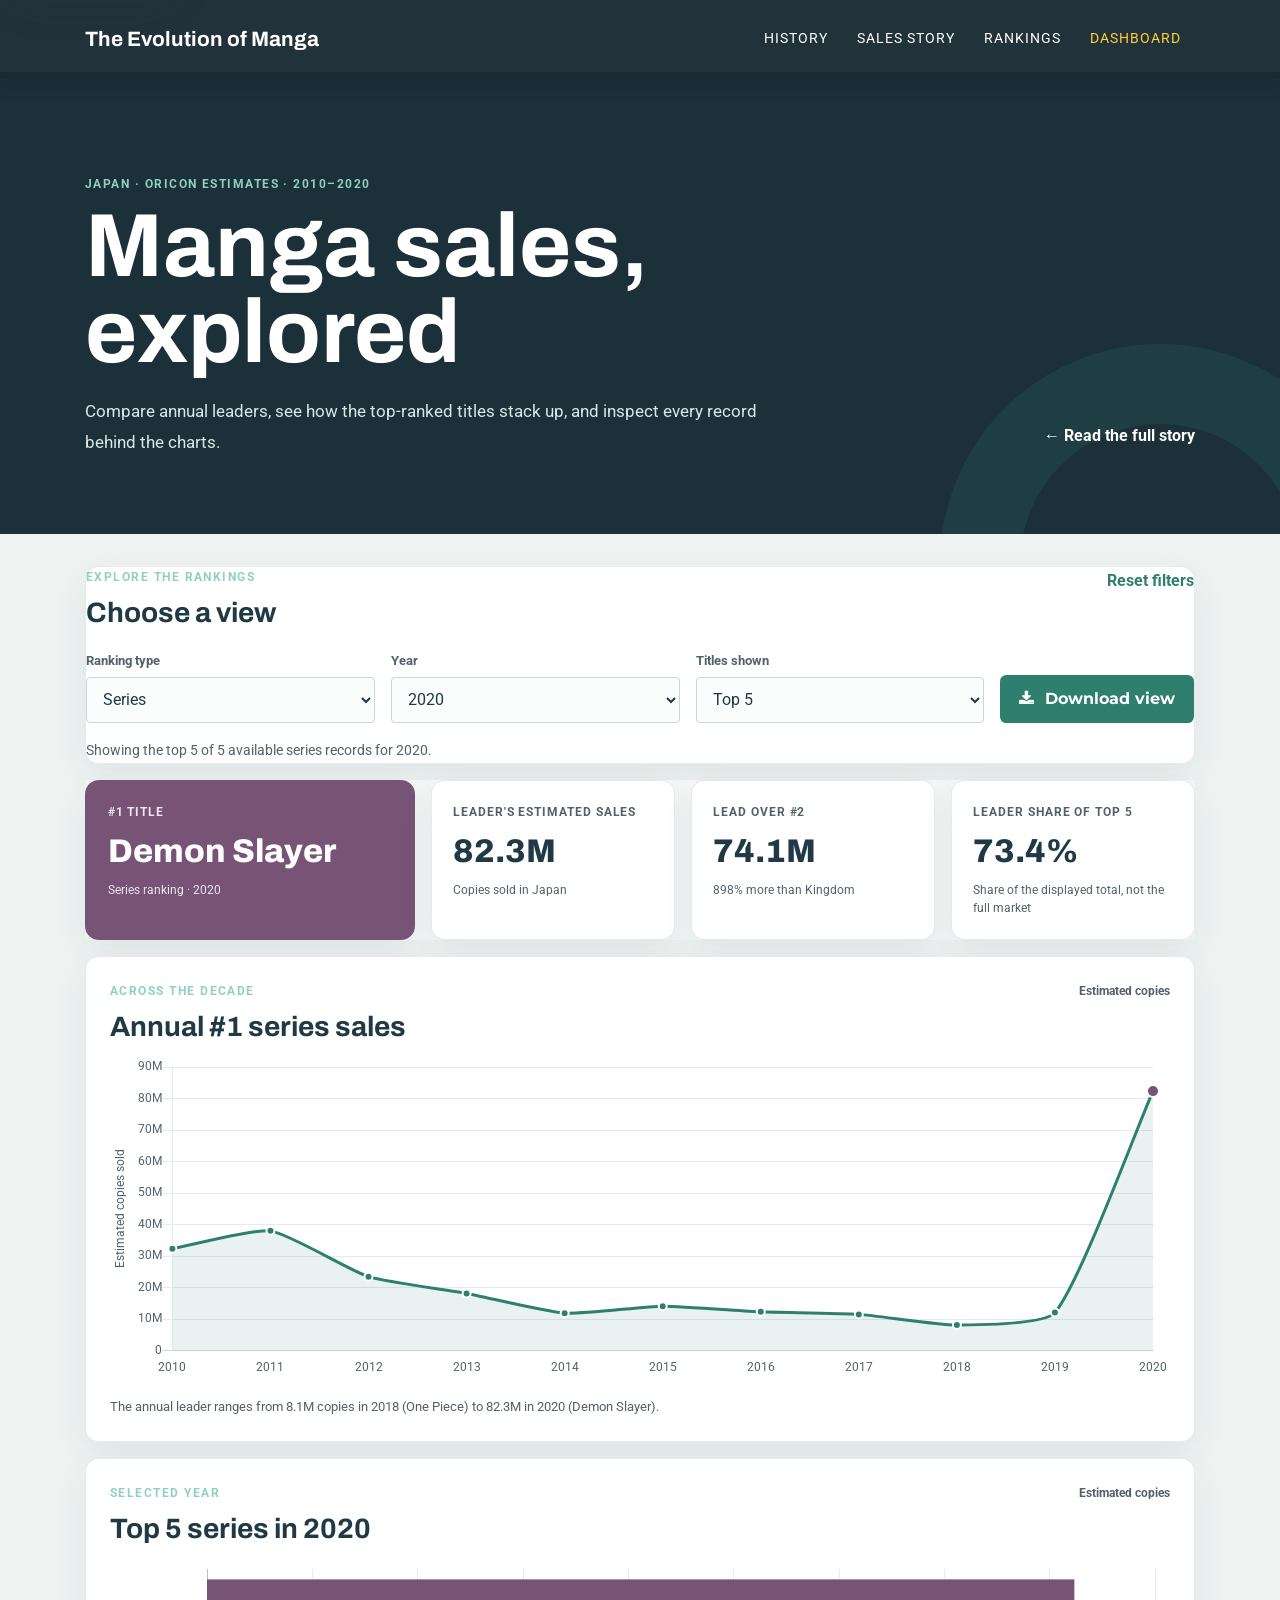
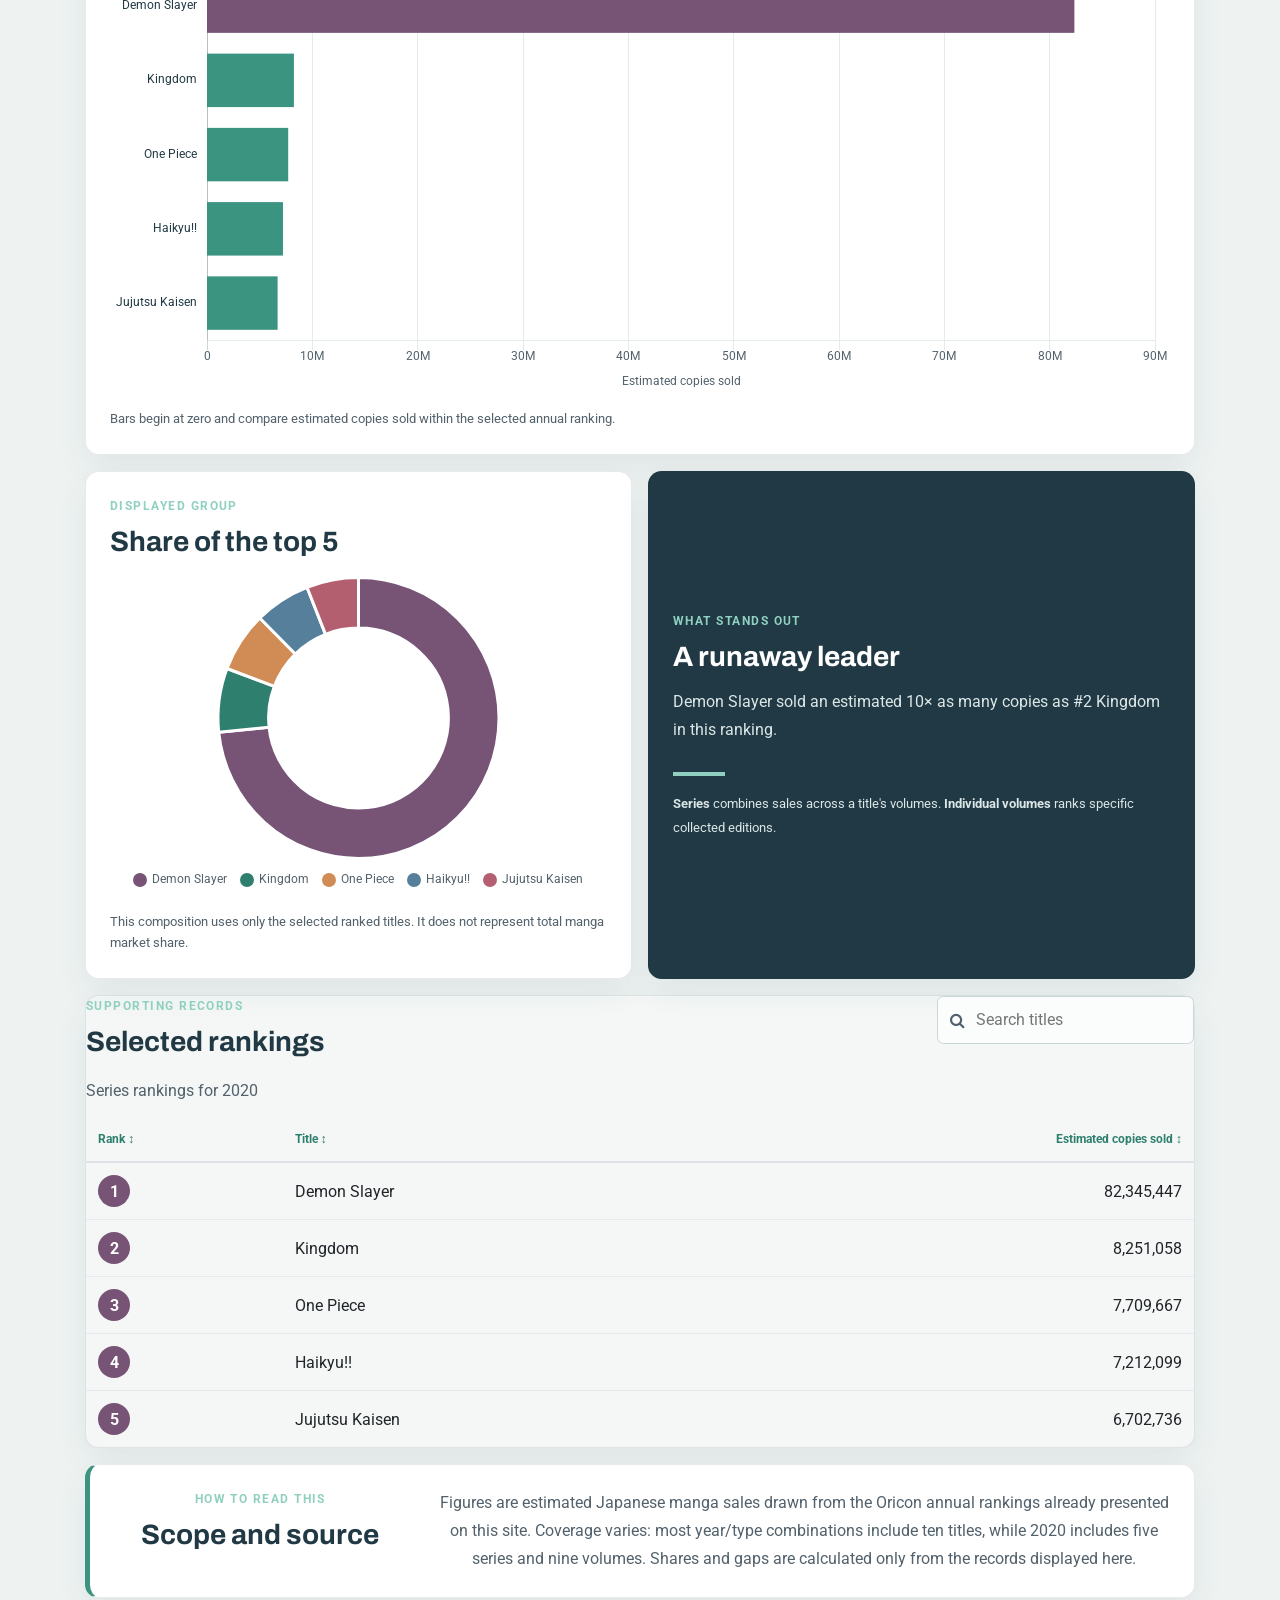
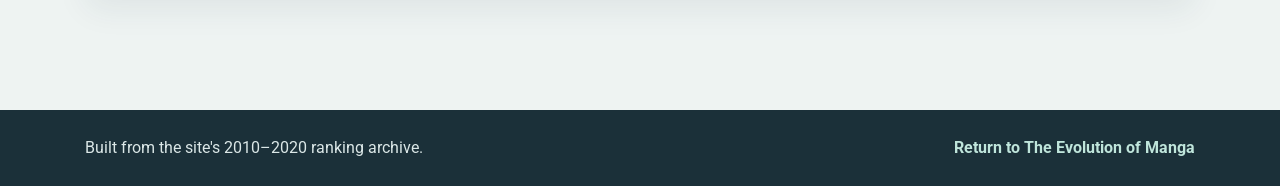
==== dashboard.html @ 97bd0925 "Add interactive manga sales dashboard" ====
<!DOCTYPE html>
<html lang="en">
<head>
  <meta charset="utf-8">
  <meta name="viewport" content="width=device-width, initial-scale=1, shrink-to-fit=no">
  <meta name="description" content="Explore Japan's bestselling manga series and volumes from 2010 through 2020 with interactive charts and rankings.">
  <meta name="theme-color" content="#213944">
  <title>Manga Sales Dashboard: 2010–2020</title>
  <link rel="icon" href="assets/img/favicon.svg" type="image/svg+xml">
  <link rel="stylesheet" href="assets/bootstrap/css/bootstrap.min.css">
  <link rel="preconnect" href="https://fonts.googleapis.com">
  <link rel="preconnect" href="https://fonts.gstatic.com" crossorigin>
  <link rel="stylesheet" href="https://fonts.googleapis.com/css2?family=Archivo:wght@600;700;800&amp;family=Roboto:wght@400;500;700&amp;display=swap">
  <link rel="stylesheet" href="assets/fonts/font-awesome.min.css">
  <link rel="stylesheet" href="assets/css/untitled.css">
  <link rel="stylesheet" href="assets/css/dashboard.css">
</head>
<body class="dashboard-page">
  <a class="skip-link" href="#dashboard-main">Skip to dashboard</a>
  <nav class="navbar navbar-dark navbar-expand-lg fixed-top" id="mainNav" aria-label="Primary navigation">
    <div class="container">
      <a class="navbar-brand" href="index.html">The Evolution of Manga</a>
      <button data-toggle="collapse" data-target="#navbarResponsive" class="navbar-toggler navbar-toggler-right" type="button" aria-controls="navbarResponsive" aria-expanded="false" aria-label="Toggle navigation"><i class="fa fa-bars" aria-hidden="true"></i></button>
      <div class="collapse navbar-collapse" id="navbarResponsive">
        <ul class="navbar-nav ml-auto text-uppercase">
          <li class="nav-item"><a class="nav-link" href="index.html#services">History</a></li>
          <li class="nav-item"><a class="nav-link" href="index.html#team">Sales story</a></li>
          <li class="nav-item"><a class="nav-link" href="index.html#contact">Rankings</a></li>
          <li class="nav-item"><a class="nav-link active" href="dashboard.html" aria-current="page">Dashboard</a></li>
        </ul>
      </div>
    </div>
  </nav>

  <main id="dashboard-main" class="dashboard-shell">
    <header class="dashboard-header">
      <div class="container dashboard-header-grid">
        <div>
          <p class="dashboard-eyebrow">Japan · Oricon estimates · 2010–2020</p>
          <h1>Manga sales, explored</h1>
          <p class="dashboard-intro">Compare annual leaders, see how the top-ranked titles stack up, and inspect every record behind the charts.</p>
        </div>
        <a class="dashboard-back-link" href="index.html#team"><span aria-hidden="true">←</span> Read the full story</a>
      </div>
    </header>

    <div class="container dashboard-content">
      <section class="filter-panel" aria-labelledby="filters-title">
        <div class="filter-heading">
          <div>
            <p class="panel-kicker">Explore the rankings</p>
            <h2 id="filters-title">Choose a view</h2>
          </div>
          <button id="resetFilters" class="text-button" type="button">Reset filters</button>
        </div>
        <div class="filter-grid">
          <div class="filter-field">
            <label for="rankingType">Ranking type</label>
            <select id="rankingType" class="form-control">
              <option value="series">Series</option>
              <option value="volume">Individual volumes</option>
            </select>
          </div>
          <div class="filter-field">
            <label for="rankingYear">Year</label>
            <select id="rankingYear" class="form-control"></select>
          </div>
          <div class="filter-field">
            <label for="topCount">Titles shown</label>
            <select id="topCount" class="form-control">
              <option value="5">Top 5</option>
              <option value="10">Top 10</option>
            </select>
          </div>
          <div class="filter-action">
            <button id="downloadCsv" class="btn dashboard-button" type="button"><i class="fa fa-download" aria-hidden="true"></i> Download view</button>
          </div>
        </div>
        <p id="dashboardStatus" class="dashboard-status" role="status" aria-live="polite">Loading rankings…</p>
      </section>

      <section class="kpi-grid" aria-label="Selected ranking highlights">
        <article class="kpi-card kpi-card-featured">
          <p class="kpi-label">#1 title</p>
          <p id="leaderTitle" class="kpi-title">—</p>
          <p id="leaderContext" class="kpi-note">Selected annual ranking</p>
        </article>
        <article class="kpi-card">
          <p class="kpi-label">Leader's estimated sales</p>
          <p id="leaderSales" class="kpi-value">—</p>
          <p class="kpi-note">Copies sold in Japan</p>
        </article>
        <article class="kpi-card">
          <p class="kpi-label">Lead over #2</p>
          <p id="leaderGap" class="kpi-value">—</p>
          <p id="leaderGapNote" class="kpi-note">Difference in estimated copies</p>
        </article>
        <article class="kpi-card">
          <p id="shareLabel" class="kpi-label">Leader share of top 5</p>
          <p id="leaderShare" class="kpi-value">—</p>
          <p class="kpi-note">Share of the displayed total, not the full market</p>
        </article>
      </section>

      <section class="dashboard-grid" aria-label="Sales charts">
        <article class="chart-card chart-card-wide">
          <div class="card-heading">
            <div>
              <p class="panel-kicker">Across the decade</p>
              <h2 id="trendTitle">Annual #1 series sales</h2>
            </div>
            <span class="chart-unit">Estimated copies</span>
          </div>
          <div class="chart-wrap chart-wrap-tall"><canvas id="trendChart" role="img" aria-label="Line chart of annual number-one manga sales from 2010 through 2020"></canvas></div>
          <p id="trendSummary" class="chart-summary"></p>
        </article>

        <article class="chart-card chart-card-wide">
          <div class="card-heading">
            <div>
              <p class="panel-kicker">Selected year</p>
              <h2 id="rankingChartTitle">Top series in 2020</h2>
            </div>
            <span class="chart-unit">Estimated copies</span>
          </div>
          <div class="chart-wrap chart-wrap-ranking"><canvas id="rankingChart" role="img" aria-label="Horizontal bar chart comparing the selected manga rankings"></canvas></div>
          <p id="rankingSummary" class="chart-summary"></p>
        </article>

        <article class="chart-card">
          <div class="card-heading">
            <div>
              <p class="panel-kicker">Displayed group</p>
              <h2 id="shareChartTitle">Share of the top 5</h2>
            </div>
          </div>
          <div class="chart-wrap chart-wrap-share"><canvas id="shareChart" role="img" aria-label="Doughnut chart showing each title's share of displayed estimated sales"></canvas></div>
          <p class="chart-summary">This composition uses only the selected ranked titles. It does not represent total manga market share.</p>
        </article>

        <article class="chart-card insight-card">
          <p class="panel-kicker">What stands out</p>
          <h2 id="insightTitle">A clear leader</h2>
          <p id="insightBody">Choose a ranking type and year to compare the leader with the rest of the field.</p>
          <div class="insight-rule" aria-hidden="true"></div>
          <p class="insight-definition"><strong>Series</strong> combines sales across a title's volumes. <strong>Individual volumes</strong> ranks specific collected editions.</p>
        </article>
      </section>

      <section class="table-card" aria-labelledby="records-title">
        <div class="card-heading records-heading">
          <div>
            <p class="panel-kicker">Supporting records</p>
            <h2 id="records-title">Selected rankings</h2>
          </div>
          <label class="search-field" for="titleSearch"><span class="sr-only">Search selected titles</span><i class="fa fa-search" aria-hidden="true"></i><input id="titleSearch" type="search" placeholder="Search titles"></label>
        </div>
        <div class="table-responsive">
          <table class="table dashboard-table">
            <caption id="tableCaption">Series rankings for 2020</caption>
            <thead>
              <tr>
                <th scope="col"><button class="sort-button" type="button" data-sort="rank">Rank <span aria-hidden="true">↕</span></button></th>
                <th scope="col"><button class="sort-button" type="button" data-sort="title">Title <span aria-hidden="true">↕</span></button></th>
                <th scope="col" class="numeric"><button class="sort-button" type="button" data-sort="estimatedCopiesSold">Estimated copies sold <span aria-hidden="true">↕</span></button></th>
              </tr>
            </thead>
            <tbody id="rankingTableBody"></tbody>
          </table>
        </div>
        <p id="emptyState" class="empty-state" hidden>No titles match that search.</p>
      </section>

      <aside class="source-note" aria-labelledby="source-title">
        <div>
          <p class="panel-kicker">How to read this</p>
          <h2 id="source-title">Scope and source</h2>
        </div>
        <p>Figures are estimated Japanese manga sales drawn from the Oricon annual rankings already presented on this site. Coverage varies: most year/type combinations include ten titles, while 2020 includes five series and nine volumes. Shares and gaps are calculated only from the records displayed here.</p>
      </aside>
    </div>
  </main>

  <footer class="dashboard-footer">
    <div class="container"><span>Built from the site's 2010–2020 ranking archive.</span><a href="index.html">Return to The Evolution of Manga</a></div>
  </footer>

  <script src="assets/js/jquery.min.js"></script>
  <script src="assets/bootstrap/js/bootstrap.min.js"></script>
  <script src="assets/js/chart.min.js"></script>
  <script src="assets/js/dashboard.js"></script>
</body>
</html>
---- assets/css/untitled.css ----
:root {
  --ink: #213944;
  --ink-soft: #52616b;
  --paper: #ffffff;
  --paper-alt: #f4f7f6;
  --plum: #775376;
  --teal: #2f7f6e;
  --teal-bright: #3a9480;
  --line: #dce4e7;
  --shadow: 0 18px 45px rgba(33, 57, 68, 0.12);
}

html {
  scroll-behavior: smooth;
}

body {
  overflow-x: hidden;
  color: var(--ink);
  background: var(--paper);
  font-family: "Roboto", sans-serif;
  font-size: 1rem;
  line-height: 1.7;
}

img {
  max-width: 100%;
}

h1,
h2,
h3,
h4,
h5,
h6 {
  color: var(--ink);
  font-family: "Archivo", sans-serif;
  font-weight: 700;
  line-height: 1.12;
}

p,
li {
  font-size: 1rem !important;
}

p {
  max-width: 74ch;
}

a {
  color: var(--teal);
  text-decoration-thickness: 0.08em;
  text-underline-offset: 0.18em;
}

a:hover {
  color: #245f54;
}

a:focus-visible,
button:focus-visible,
select:focus-visible {
  outline: 3px solid #f3bf4f;
  outline-offset: 3px;
}

.skip-link {
  position: fixed;
  z-index: 2000;
  top: 0.75rem;
  left: 0.75rem;
  padding: 0.7rem 1rem;
  color: var(--ink);
  background: var(--paper);
  border-radius: 0.35rem;
  box-shadow: var(--shadow);
  transform: translateY(-160%);
  transition: transform 160ms ease;
}

.skip-link:focus {
  transform: translateY(0);
}

#mainNav {
  min-height: 72px;
  padding: 0.7rem 0;
  background: rgba(25, 42, 50, 0.96);
  box-shadow: 0 4px 18px rgba(9, 19, 24, 0.14);
}

#mainNav .navbar-brand {
  margin-right: 1.25rem;
  color: #fff;
  font-family: "Archivo", sans-serif;
  font-size: clamp(1rem, 2vw, 1.3rem);
  font-weight: 700;
  line-height: 1.2;
  white-space: normal;
}

#mainNav .nav-link {
  color: rgba(255, 255, 255, 0.86);
  font-family: "Roboto", sans-serif !important;
  font-size: 0.78rem;
  font-weight: 700;
  letter-spacing: 0.045em;
}

#mainNav .nav-link:hover,
#mainNav .nav-link:focus,
#mainNav .nav-link.active {
  color: #fff;
}

#mainNav .navbar-toggler {
  flex: 0 0 auto;
  border: 1px solid rgba(255, 255, 255, 0.55);
  background: var(--teal-bright);
}

header.masthead {
  position: relative;
  display: grid;
  min-height: 680px;
  place-items: center;
  overflow: hidden;
  background-color: var(--ink);
  background-position: center;
  background-size: cover;
}

header.masthead::before {
  position: absolute;
  inset: 0;
  content: "";
  background: linear-gradient(90deg, rgba(16, 31, 38, 0.78) 0%, rgba(16, 31, 38, 0.43) 52%, rgba(16, 31, 38, 0.24) 100%);
}

header.masthead .container,
header.masthead .intro-text {
  position: relative;
  z-index: 1;
}

header.masthead .intro-text {
  max-width: 780px;
  padding: 8.5rem 0 5rem;
  text-align: left;
}

.intro-kicker {
  margin: 0 0 0.85rem;
  color: #bfe5db;
  font-size: 0.9rem !important;
  font-weight: 700;
  letter-spacing: 0.13em;
  text-transform: uppercase;
}

header.masthead .intro-lead-in {
  max-width: 13ch;
  margin: 0 0 2rem;
  color: #fff;
  font-family: "Archivo", sans-serif;
  font-size: clamp(2.6rem, 6vw, 5.25rem);
  font-weight: 800;
  line-height: 0.98;
  text-wrap: balance;
}

.btn-secondary,
.btn-secondary:hover,
.btn-secondary:focus {
  border-color: var(--plum);
  background: var(--plum);
}

.btn-xl {
  padding: 1rem 1.5rem;
  border-radius: 0.35rem;
  font-size: 0.9rem;
  font-weight: 700;
  letter-spacing: 0.035em;
}

section {
  padding: clamp(4rem, 8vw, 7rem) 0 !important;
  scroll-margin-top: 70px;
}

section:nth-of-type(even) {
  background: var(--paper-alt);
}

.section-heading {
  margin: 0 0 1.25rem !important;
  color: var(--plum) !important;
  font-family: "Archivo", sans-serif !important;
  font-size: clamp(2.15rem, 5vw, 4.4rem) !important;
  line-height: 1.04;
  text-wrap: balance;
}

.section-subheading {
  max-width: 760px;
  margin: 0 auto 3rem !important;
  font-size: 1.08rem !important;
  line-height: 1.7;
}

.text-muted {
  color: var(--ink-soft) !important;
}

#services > .container:first-child > p {
  font-size: 1.08rem !important;
}

#services .row {
  align-items: start;
}

.genre-heading {
  margin: 1.8rem 0 0.4rem;
  color: var(--teal);
  font-size: 1.4rem;
}

#services ul {
  color: var(--teal) !important;
  padding-left: 1.25rem;
}

#services .carousel {
  overflow: hidden;
  border-radius: 0.65rem;
  box-shadow: var(--shadow);
}

#services .carousel img {
  aspect-ratio: 4 / 5;
  object-fit: cover;
}

#portfolio {
  height: auto !important;
  margin: 4rem 0 2.5rem !important;
  padding: 4rem 0 1.5rem !important;
}

#portfolio .col-lg-12 {
  margin-top: 0 !important;
}

#portfolio + .row .col-md-4 {
  margin-bottom: 2rem;
}

#portfolio + .row .fa-stack {
  width: 132px;
  height: 120px;
  margin-bottom: 0.75rem;
  line-height: 120px;
}

#portfolio + .row .fa-stack img {
  width: 132px !important;
  height: 112px !important;
  object-fit: contain;
}

#portfolio + .row h3 {
  color: var(--teal) !important;
  font-family: "Archivo", sans-serif !important;
  font-size: clamp(2rem, 4vw, 3rem) !important;
}

#about {
  background: var(--paper-alt);
}

#about .timeline .list-group-item {
  background: transparent;
}

#about .timeline-image {
  border-color: var(--plum) !important;
  background: var(--paper) !important;
}

#about .timeline img {
  width: 100%;
  height: 100%;
  object-fit: cover;
}

#about .timeline-heading h4 {
  color: var(--plum) !important;
  font-size: clamp(1.8rem, 4vw, 2.5rem) !important;
}

#about .timeline-body p {
  font-size: 1rem !important;
  line-height: 1.65;
}

#team,
#contact {
  background: var(--paper);
}

#team h2,
#contact h2 {
  margin-top: 0 !important;
}

.chart-intro,
.rankings-intro {
  margin-right: auto;
  margin-left: auto;
  font-size: 1.05rem !important;
}

.chart-controls {
  display: flex;
  align-items: center;
  justify-content: center;
  gap: 0.75rem;
  margin: 2rem 0 0.75rem;
}

label {
  margin: 0;
  color: var(--ink);
  font-weight: 700;
}

select {
  min-height: 46px;
  padding: 0.55rem 2.2rem 0.55rem 0.75rem;
  color: var(--ink);
  background: var(--paper);
  border: 1px solid #9eacb3;
  border-radius: 0.35rem;
  font: inherit;
}

#piechart {
  width: 100%;
  min-height: 480px;
  margin: 0.5rem auto 0;
  overflow: hidden;
}

.source-note {
  margin: 1.5rem auto 2rem;
  color: var(--ink-soft);
  font-size: 0.9rem !important;
  text-align: center;
}

.ranking-controls {
  display: flex;
  flex-wrap: wrap;
  justify-content: center;
  gap: 1rem;
  margin: 2rem 0 1rem;
}

.filter-group {
  display: grid;
  gap: 0.35rem;
  min-width: 190px;
  text-align: left;
}

.ranking-status {
  margin: 0 auto 1rem;
  color: var(--ink-soft);
  font-size: 0.95rem !important;
  text-align: center;
}

.ranking-table-wrap {
  max-height: 660px;
  overflow: auto;
  border: 1px solid var(--line);
  border-radius: 0.5rem;
  box-shadow: var(--shadow);
}

#tableProjects {
  min-width: 680px;
  margin: 0;
  background: var(--paper);
}

#tableProjects th {
  position: sticky;
  z-index: 2;
  top: 0;
  padding: 0.9rem 0.75rem;
  color: #fff;
  background: var(--ink);
  border-color: #40545e;
  font-family: "Archivo", sans-serif;
  font-size: 0.82rem;
  letter-spacing: 0.035em;
  text-transform: uppercase;
}

#tableProjects td {
  padding: 0.75rem;
  color: var(--ink);
  border-color: var(--line);
  font-family: "Roboto", sans-serif;
}

#tableProjects .Row:nth-child(odd) td {
  background: #f7f9f9;
}

[hidden] {
  display: none !important;
}

.site-footer {
  padding: 2.5rem 0;
  color: rgba(255, 255, 255, 0.8);
  background: var(--ink);
  text-align: center;
}

.site-footer p {
  margin: 0.35rem auto;
  font-size: 0.88rem !important;
}

.site-footer a {
  color: #bfe5db;
}

@media (max-width: 991.98px) {
  #mainNav .navbar-collapse {
    margin-top: 0.75rem;
    padding: 0.75rem 0;
    border-top: 1px solid rgba(255, 255, 255, 0.16);
  }

  #mainNav .nav-link {
    padding: 0.7rem 0;
  }

  header.masthead {
    min-height: 620px;
    background-position: 58% center;
  }

  #services .carousel {
    margin-top: 2rem;
  }
}

@media (max-width: 767.98px) {
  .container {
    width: 100%;
    max-width: 100%;
    padding-right: 20px;
    padding-left: 20px;
  }

  #mainNav {
    min-height: 64px;
  }

  #mainNav .container {
    flex-wrap: wrap;
  }

  #mainNav .navbar-brand {
    max-width: calc(100% - 64px);
    font-size: 1rem;
  }

  header.masthead {
    min-height: 560px;
    background-position: 61% center;
  }

  header.masthead::before {
    background: linear-gradient(180deg, rgba(16, 31, 38, 0.55), rgba(16, 31, 38, 0.7));
  }

  header.masthead .intro-text {
    padding: 7rem 0 3rem;
    text-align: center;
  }

  header.masthead .intro-lead-in {
    max-width: 12ch;
    margin-right: auto;
    margin-left: auto;
    font-size: clamp(2.4rem, 12vw, 3.7rem);
  }

  .intro-kicker {
    margin-right: auto;
    margin-left: auto;
  }

  section {
    padding: 3.75rem 0 !important;
  }

  .section-heading {
    font-size: clamp(2rem, 11vw, 3.25rem) !important;
  }

  #portfolio {
    margin-top: 2rem !important;
    padding-top: 3rem !important;
  }

  #about .timeline-body p {
    font-size: 0.95rem !important;
  }

  .chart-controls {
    align-items: stretch;
    flex-direction: column;
  }

  #piechart {
    min-height: 440px;
    margin-left: -12px;
    width: calc(100% + 24px);
  }

  .ranking-controls {
    display: grid;
    grid-template-columns: 1fr;
  }

  .filter-group {
    width: 100%;
  }

  select {
    width: 100%;
  }
}

@media (prefers-reduced-motion: reduce) {
  html {
    scroll-behavior: auto;
  }

  *,
  *::before,
  *::after {
    scroll-behavior: auto !important;
    animation-duration: 0.01ms !important;
    animation-iteration-count: 1 !important;
    transition-duration: 0.01ms !important;
  }

  [data-aos] {
    opacity: 1 !important;
    transform: none !important;
  }
}
---- assets/css/dashboard.css ----
.dashboard-page {
  min-height: 100vh;
  background: #eef3f2;
  color: var(--ink);
}

.dashboard-page section {
  padding: 0 !important;
}

.dashboard-shell {
  padding-top: 72px;
}

.dashboard-header {
  position: relative;
  overflow: hidden;
  padding: clamp(3.4rem, 8vw, 6.5rem) 0 clamp(3rem, 6vw, 5rem);
  color: #fff;
  background: #1b3039;
}

.dashboard-header::after {
  position: absolute;
  width: 440px;
  height: 440px;
  right: -100px;
  bottom: -250px;
  border: 80px solid rgba(58, 148, 128, 0.14);
  border-radius: 50%;
  content: "";
}

.dashboard-header-grid {
  position: relative;
  z-index: 1;
  display: flex;
  align-items: flex-end;
  justify-content: space-between;
  gap: 2rem;
}

.dashboard-eyebrow,
.panel-kicker {
  margin: 0 0 0.55rem;
  color: #8fd0c0;
  font-size: 0.76rem !important;
  font-weight: 700;
  letter-spacing: 0.12em;
  text-transform: uppercase;
}

.dashboard-header h1 {
  max-width: 720px;
  margin: 0;
  color: #fff;
  font-size: clamp(2.7rem, 7vw, 5.7rem);
  line-height: 0.95;
}

.dashboard-intro {
  max-width: 690px;
  margin: 1.35rem 0 0;
  color: #dbe7e7;
  font-size: 1.08rem !important;
}

.dashboard-back-link {
  flex: 0 0 auto;
  padding-bottom: 0.45rem;
  color: #fff;
  font-weight: 700;
}

.dashboard-back-link:hover {
  color: #bfe5db;
}

.dashboard-content {
  padding-top: 2rem;
  padding-bottom: 5rem;
}

.filter-panel,
.chart-card,
.table-card,
.source-note,
.kpi-card {
  border: 1px solid rgba(33, 57, 68, 0.1);
  border-radius: 0.85rem;
  background: #fff;
  box-shadow: 0 12px 32px rgba(33, 57, 68, 0.07);
}

.filter-panel {
  padding: 1.5rem;
}

.filter-heading,
.card-heading,
.records-heading {
  display: flex;
  align-items: flex-start;
  justify-content: space-between;
  gap: 1rem;
}

.filter-heading h2,
.card-heading h2,
.source-note h2,
.insight-card h2 {
  margin: 0;
  font-size: clamp(1.3rem, 3vw, 1.75rem);
}

.text-button,
.sort-button {
  padding: 0;
  border: 0;
  color: var(--teal);
  background: transparent;
  font-weight: 700;
  cursor: pointer;
}

.filter-grid {
  display: grid;
  grid-template-columns: repeat(3, minmax(0, 1fr)) auto;
  align-items: end;
  gap: 1rem;
  margin-top: 1.35rem;
}

.filter-field label {
  display: block;
  margin-bottom: 0.35rem;
  color: var(--ink-soft);
  font-size: 0.8rem;
  font-weight: 700;
}

.filter-field .form-control {
  height: 46px;
  border-color: #cad6d8;
  color: var(--ink);
  background-color: #fbfcfc;
}

.dashboard-button {
  min-height: 46px;
  padding: 0.7rem 1.1rem;
  color: #fff;
  border-radius: 0.4rem;
  background: var(--teal);
  font-weight: 700;
}

.dashboard-button:hover,
.dashboard-button:focus {
  color: #fff;
  background: #245f54;
}

.dashboard-button .fa {
  margin-right: 0.4rem;
}

.dashboard-status {
  margin: 1rem 0 0;
  color: var(--ink-soft);
  font-size: 0.85rem !important;
}

.kpi-grid {
  display: grid;
  grid-template-columns: 1.35fr repeat(3, minmax(0, 1fr));
  gap: 1rem;
  margin-top: 1rem;
}

.kpi-card {
  min-width: 0;
  padding: 1.35rem;
}

.kpi-card-featured {
  color: #fff;
  border-color: #775376;
  background: #775376;
}

.kpi-label {
  margin: 0 0 0.75rem;
  color: var(--ink-soft);
  font-size: 0.72rem !important;
  font-weight: 700;
  letter-spacing: 0.08em;
  text-transform: uppercase;
}

.kpi-card-featured .kpi-label,
.kpi-card-featured .kpi-note {
  color: #efe5ef;
}

.kpi-title,
.kpi-value {
  margin: 0;
  color: inherit;
  font-family: "Archivo", sans-serif;
  font-size: clamp(1.45rem, 3vw, 2.05rem) !important;
  font-weight: 800;
  line-height: 1.08;
}

.kpi-title {
  display: -webkit-box;
  overflow: hidden;
  -webkit-box-orient: vertical;
  -webkit-line-clamp: 2;
}

.kpi-note {
  margin: 0.7rem 0 0;
  color: var(--ink-soft);
  font-size: 0.78rem !important;
  line-height: 1.45;
}

.dashboard-grid {
  display: grid;
  grid-template-columns: repeat(2, minmax(0, 1fr));
  gap: 1rem;
  margin-top: 1rem;
}

.chart-card,
.table-card {
  min-width: 0;
  padding: 1.5rem;
}

.chart-card-wide {
  grid-column: span 2;
}

.chart-unit {
  color: var(--ink-soft);
  font-size: 0.76rem;
  font-weight: 700;
}

.chart-wrap {
  position: relative;
  width: 100%;
  margin-top: 1.15rem;
}

.chart-wrap-tall {
  height: 320px;
}

.chart-wrap-ranking {
  height: 430px;
}

.chart-wrap-share {
  height: 320px;
}

.chart-summary {
  max-width: none;
  margin: 1rem 0 0;
  color: var(--ink-soft);
  font-size: 0.84rem !important;
  line-height: 1.55;
}

.insight-card {
  display: flex;
  flex-direction: column;
  justify-content: center;
  color: #fff;
  background: #213944;
}

.insight-card h2 {
  color: #fff;
}

.insight-card > p:not(.panel-kicker) {
  margin: 1rem 0 0;
  color: #dbe7e7;
}

.insight-rule {
  width: 52px;
  height: 4px;
  margin-top: 1.75rem;
  background: #8fd0c0;
}

.insight-definition {
  font-size: 0.84rem !important;
}

.table-card {
  margin-top: 1rem;
}

.search-field {
  display: flex;
  align-items: center;
  gap: 0.55rem;
  min-width: 240px;
  padding: 0.55rem 0.75rem;
  border: 1px solid #cad6d8;
  border-radius: 0.4rem;
  background: #fbfcfc;
}

.search-field .fa {
  color: var(--ink-soft);
}

.search-field input {
  width: 100%;
  border: 0;
  outline: 0;
  color: var(--ink);
  background: transparent;
}

.dashboard-table {
  margin: 1.25rem 0 0;
}

.dashboard-table caption {
  caption-side: top;
  padding: 0 0 0.75rem;
  color: var(--ink-soft);
}

.dashboard-table th {
  border-top: 0;
  border-bottom: 2px solid #d7e1e3;
  color: var(--ink-soft);
  font-size: 0.78rem;
  letter-spacing: 0.04em;
  text-transform: uppercase;
}

.dashboard-table td {
  vertical-align: middle;
  border-color: #e4ebec;
}

.dashboard-table .numeric {
  text-align: right;
}

.rank-badge {
  display: inline-grid;
  width: 2rem;
  height: 2rem;
  color: #fff;
  border-radius: 50%;
  background: var(--plum);
  font-weight: 700;
  place-items: center;
}

.empty-state {
  margin: 1rem 0 0;
  padding: 1rem;
  color: var(--ink-soft);
  border-radius: 0.4rem;
  background: #f4f7f6;
}

.source-note {
  display: grid;
  grid-template-columns: 0.8fr 2fr;
  gap: 2rem;
  margin-top: 1rem;
  padding: 1.5rem;
  border-left: 5px solid var(--teal-bright);
}

.source-note p:last-child {
  max-width: none;
  margin: 0;
  color: var(--ink-soft);
}

.dashboard-footer {
  padding: 1.5rem 0;
  color: #dbe7e7;
  background: #1b3039;
}

.dashboard-footer .container {
  display: flex;
  justify-content: space-between;
  gap: 1rem;
}

.dashboard-footer a {
  color: #bfe5db;
  font-weight: 700;
}

@media (max-width: 991.98px) {
  .filter-grid,
  .kpi-grid {
    grid-template-columns: repeat(2, minmax(0, 1fr));
  }

  .filter-action {
    grid-column: span 2;
  }

  .dashboard-button {
    width: 100%;
  }
}

@media (max-width: 767.98px) {
  .dashboard-shell {
    padding-top: 65px;
  }

  .dashboard-header-grid,
  .filter-heading,
  .records-heading,
  .dashboard-footer .container {
    align-items: flex-start;
    flex-direction: column;
  }

  .dashboard-back-link {
    padding-bottom: 0;
  }

  .filter-grid,
  .kpi-grid,
  .dashboard-grid,
  .source-note {
    grid-template-columns: 1fr;
  }

  .filter-action,
  .chart-card-wide {
    grid-column: auto;
  }

  .chart-card,
  .filter-panel,
  .table-card,
  .source-note,
  .kpi-card {
    padding: 1.15rem;
  }

  .search-field {
    width: 100%;
    min-width: 0;
  }

  .chart-wrap-tall {
    height: 300px;
  }

  .chart-wrap-ranking {
    height: 460px;
  }

  .chart-wrap-share {
    height: 300px;
  }

  .dashboard-table {
    min-width: 560px;
  }
}

@media (prefers-reduced-motion: reduce) {
  *,
  *::before,
  *::after {
    scroll-behavior: auto !important;
    transition-duration: 0.01ms !important;
    animation-duration: 0.01ms !important;
    animation-iteration-count: 1 !important;
  }
}
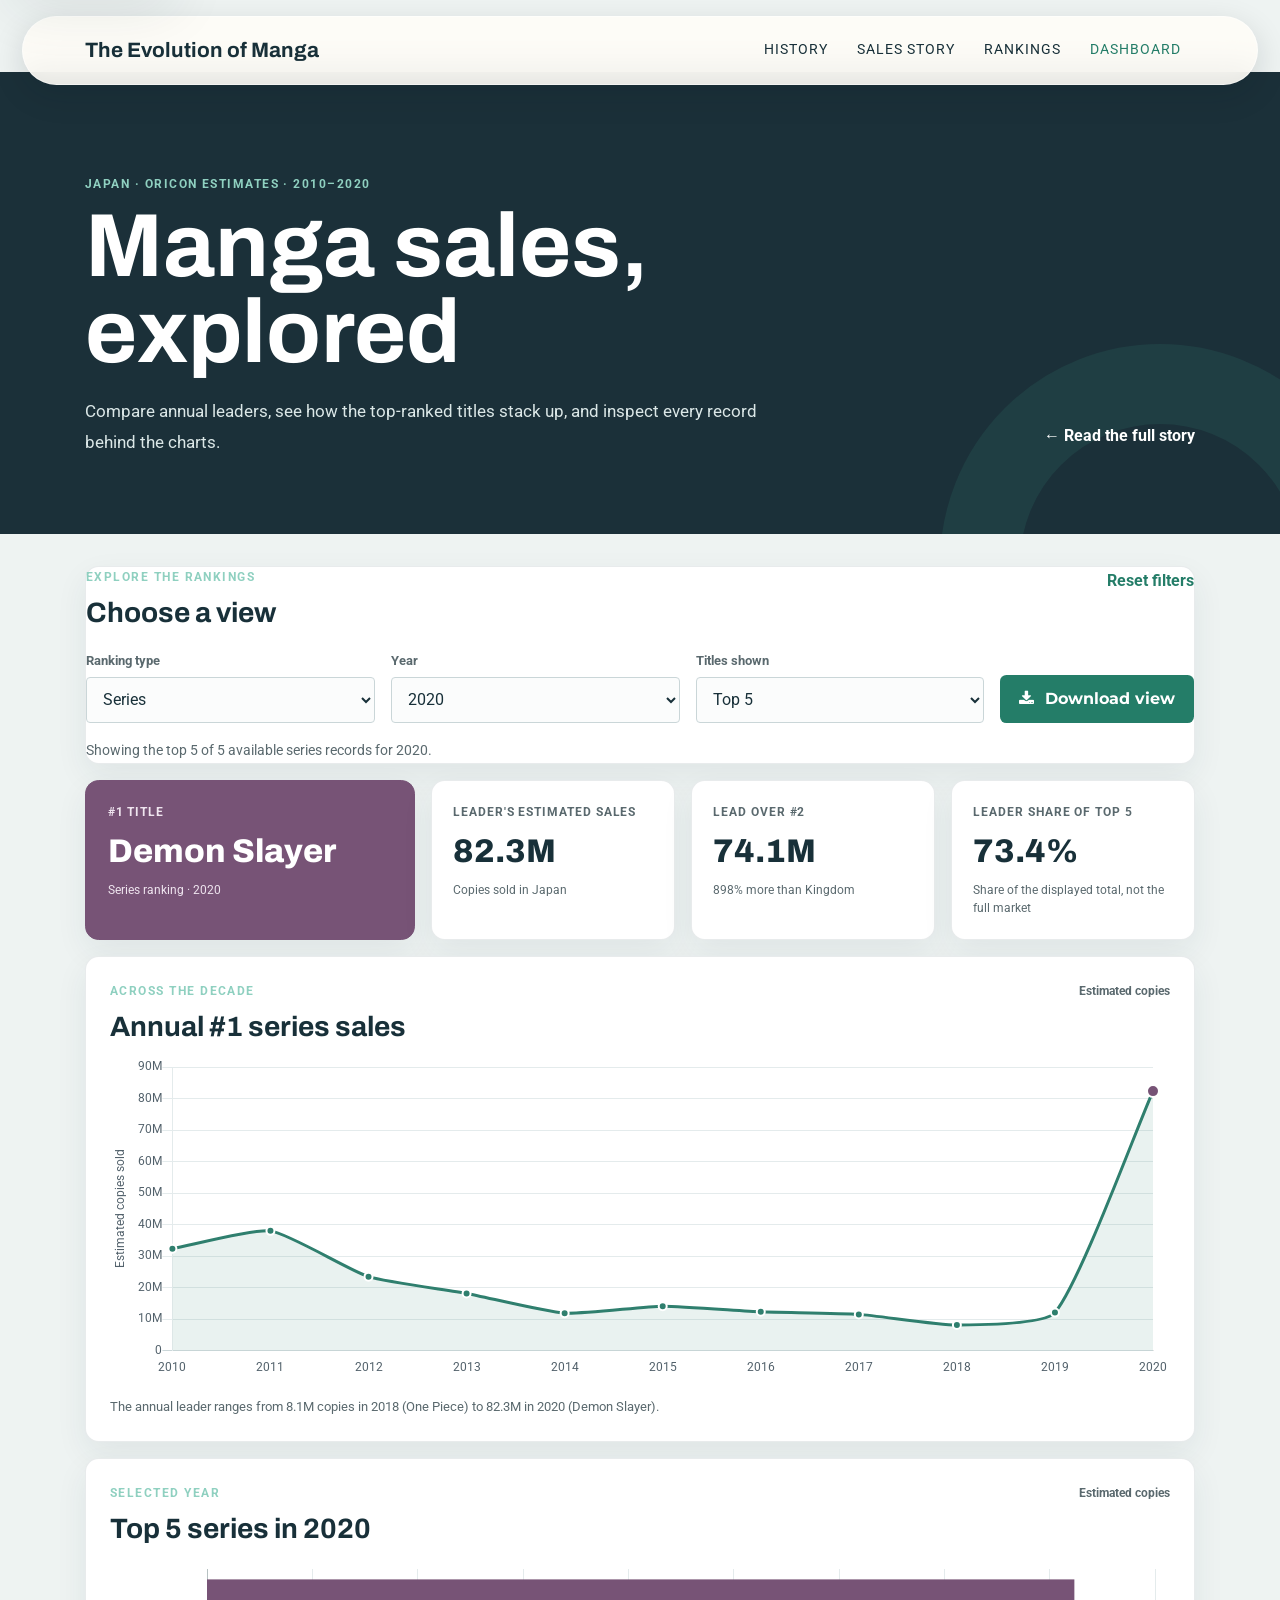
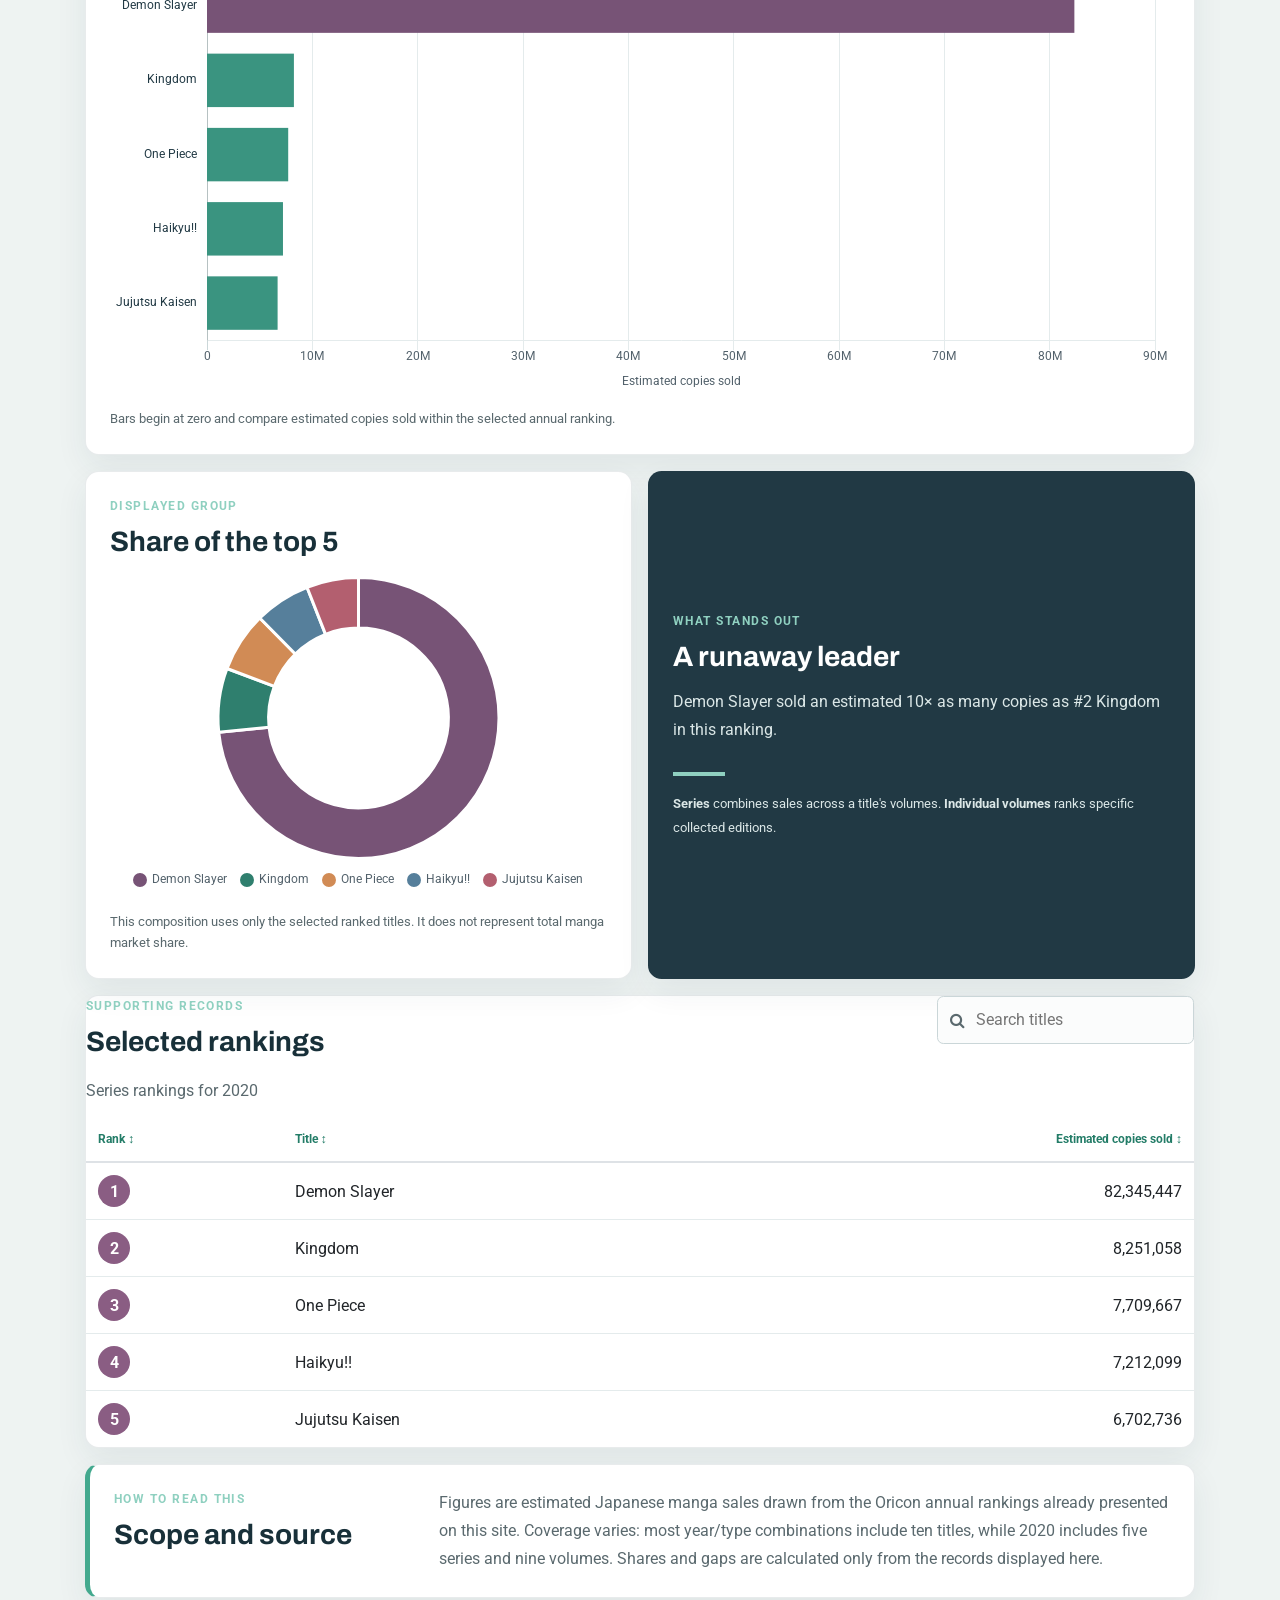
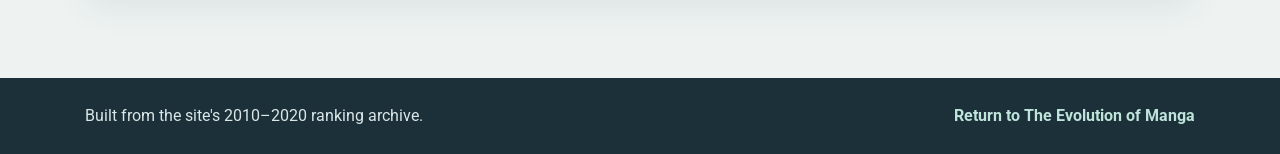
==== commit 771da9f2: "Separate shared and landing page styles" ====
--- a/dashboard.html
+++ b/dashboard.html
@@ -12,7 +12,7 @@
   <link rel="preconnect" href="https://fonts.gstatic.com" crossorigin>
   <link rel="stylesheet" href="https://fonts.googleapis.com/css2?family=Archivo:wght@600;700;800&amp;family=Roboto:wght@400;500;700&amp;display=swap">
   <link rel="stylesheet" href="assets/fonts/font-awesome.min.css">
-  <link rel="stylesheet" href="assets/css/untitled.css">
+  <link rel="stylesheet" href="assets/css/base.css">
   <link rel="stylesheet" href="assets/css/dashboard.css">
 </head>
 <body class="dashboard-page">
--- a/assets/css/base.css
+++ b/assets/css/base.css
@@ -0,0 +1,195 @@
+/* Shared design tokens, typography, accessibility, and navigation. */
+:root {
+  --ink: #183039;
+  --ink-soft: #5a696e;
+  --paper: #fffdf7;
+  --paper-alt: #eef4ef;
+  --plum: #8a5d83;
+  --teal: #247d68;
+  --teal-bright: #43a98e;
+  --acid: #d7f45b;
+  --sky: #9ed7ef;
+  --line: #d9e1dd;
+  --shadow: 0 22px 60px rgba(24, 48, 57, 0.11);
+}
+
+html {
+  scroll-behavior: smooth;
+}
+
+body {
+  overflow-x: hidden;
+  color: var(--ink);
+  background: #f3f0e8;
+  font-family: "Roboto", sans-serif;
+  font-size: 1rem;
+  line-height: 1.7;
+}
+
+img {
+  max-width: 100%;
+}
+
+h1,
+h2,
+h3,
+h4,
+h5,
+h6 {
+  color: var(--ink);
+  font-family: "Archivo", sans-serif;
+  font-weight: 700;
+  line-height: 1.12;
+}
+
+p,
+li {
+  font-size: 1rem !important;
+}
+
+p {
+  max-width: 74ch;
+}
+
+a {
+  color: var(--teal);
+  text-decoration-thickness: 0.08em;
+  text-underline-offset: 0.18em;
+}
+
+a:hover {
+  color: #245f54;
+}
+
+a:focus-visible,
+button:focus-visible,
+select:focus-visible,
+input:focus-visible {
+  outline: 3px solid #f3bf4f;
+  outline-offset: 3px;
+}
+
+.skip-link {
+  position: fixed;
+  z-index: 2000;
+  top: 0.75rem;
+  left: 0.75rem;
+  padding: 0.7rem 1rem;
+  color: var(--ink);
+  background: var(--paper);
+  border-radius: 0.35rem;
+  box-shadow: var(--shadow);
+  transform: translateY(-160%);
+  transition: transform 160ms ease;
+}
+
+.skip-link:focus {
+  transform: translateY(0);
+}
+
+#mainNav {
+  top: 16px;
+  right: 22px;
+  left: 22px;
+  width: auto;
+  min-height: 56px;
+  padding: 0.35rem 0;
+  border: 1px solid rgba(255, 255, 255, 0.52);
+  border-radius: 999px;
+  background: rgba(255, 253, 247, 0.88);
+  box-shadow: 0 10px 32px rgba(7, 24, 30, 0.14);
+  backdrop-filter: blur(16px);
+}
+
+#mainNav.navbar-shrink {
+  padding: 0.35rem 0 !important;
+  border: 1px solid rgba(255, 255, 255, 0.52);
+  background: rgba(255, 253, 247, 0.94) !important;
+}
+
+#mainNav .navbar-brand {
+  margin-right: 1.25rem;
+  color: var(--ink);
+  font-family: "Archivo", sans-serif;
+  font-size: clamp(1rem, 2vw, 1.3rem);
+  font-weight: 700;
+  line-height: 1.2;
+  white-space: normal;
+}
+
+#mainNav .nav-link {
+  color: var(--ink) !important;
+  font-family: "Roboto", sans-serif !important;
+  font-size: 0.78rem;
+  font-weight: 700;
+  letter-spacing: 0.045em;
+}
+
+#mainNav .nav-link:hover,
+#mainNav .nav-link:focus,
+#mainNav .nav-link.active {
+  color: var(--teal) !important;
+}
+
+#mainNav .navbar-toggler {
+  flex: 0 0 auto;
+  color: #fff;
+  border: 0;
+  background: var(--ink);
+}
+
+@media (max-width: 991.98px) {
+  #mainNav .navbar-collapse {
+    margin-top: 0.75rem;
+    padding: 0.75rem 1rem;
+    border: 1px solid var(--line);
+    border-radius: 1rem;
+    background: rgba(255, 253, 247, 0.98);
+    box-shadow: var(--shadow);
+  }
+
+  #mainNav .nav-link {
+    padding: 0.7rem 0;
+  }
+}
+
+@media (max-width: 767.98px) {
+  .container {
+    width: 100%;
+    max-width: 100%;
+    padding-right: 20px;
+    padding-left: 20px;
+  }
+
+  #mainNav {
+    top: 10px;
+    right: 10px;
+    left: 10px;
+    min-height: 54px;
+    border-radius: 1.2rem;
+  }
+
+  #mainNav .container {
+    flex-wrap: wrap;
+  }
+
+  #mainNav .navbar-brand {
+    max-width: calc(100% - 64px);
+    font-size: 1rem;
+  }
+}
+
+@media (prefers-reduced-motion: reduce) {
+  html {
+    scroll-behavior: auto;
+  }
+
+  *,
+  *::before,
+  *::after {
+    scroll-behavior: auto !important;
+    animation-duration: 0.01ms !important;
+    animation-iteration-count: 1 !important;
+    transition-duration: 0.01ms !important;
+  }
+}
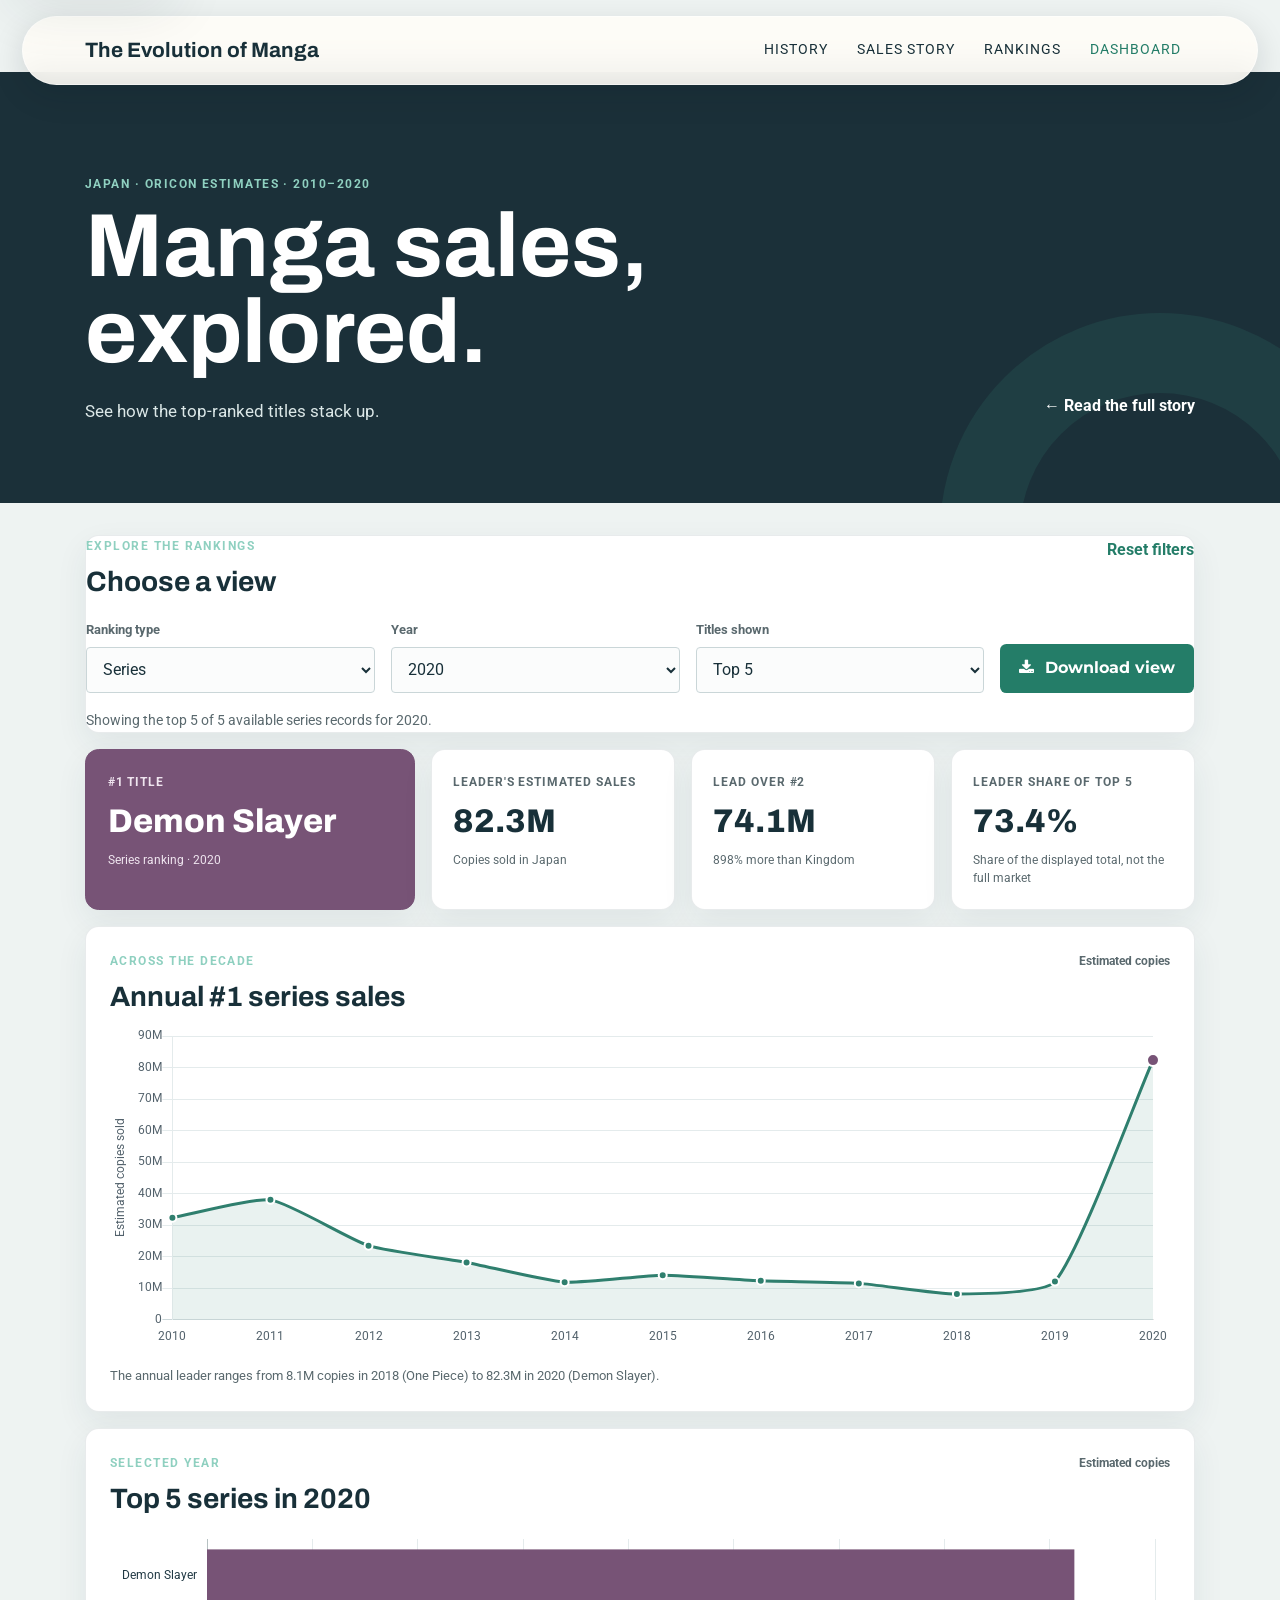
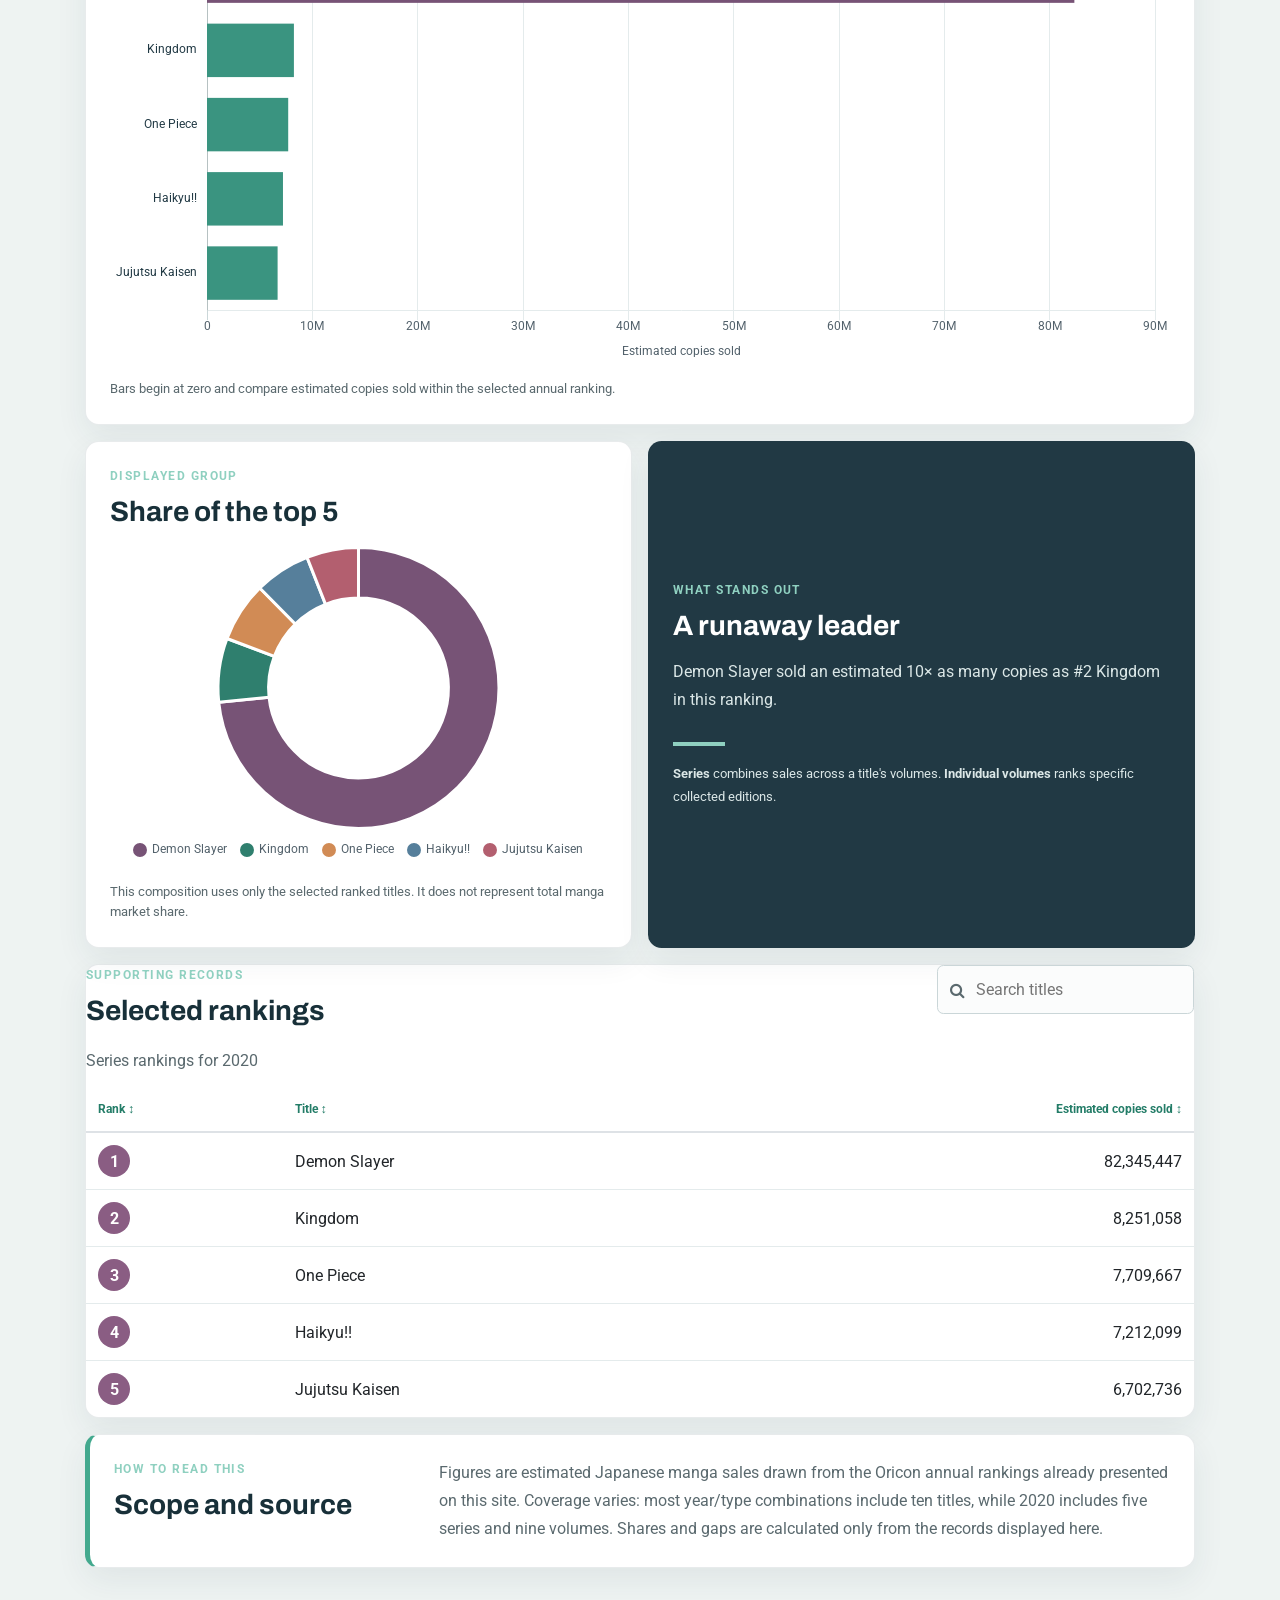
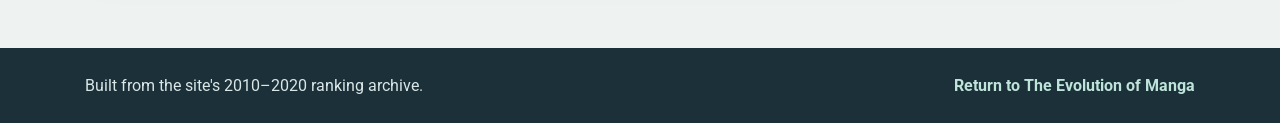
==== commit b5f27f4f: "Update dashboard.html" ====
--- a/dashboard.html
+++ b/dashboard.html
@@ -37,8 +37,8 @@
       <div class="container dashboard-header-grid">
         <div>
           <p class="dashboard-eyebrow">Japan · Oricon estimates · 2010–2020</p>
-          <h1>Manga sales, explored</h1>
-          <p class="dashboard-intro">Compare annual leaders, see how the top-ranked titles stack up, and inspect every record behind the charts.</p>
+          <h1>Manga sales, explored.</h1>
+          <p class="dashboard-intro"> See how the top-ranked titles stack up.</p>
         </div>
         <a class="dashboard-back-link" href="index.html#team"><span aria-hidden="true">←</span> Read the full story</a>
       </div>
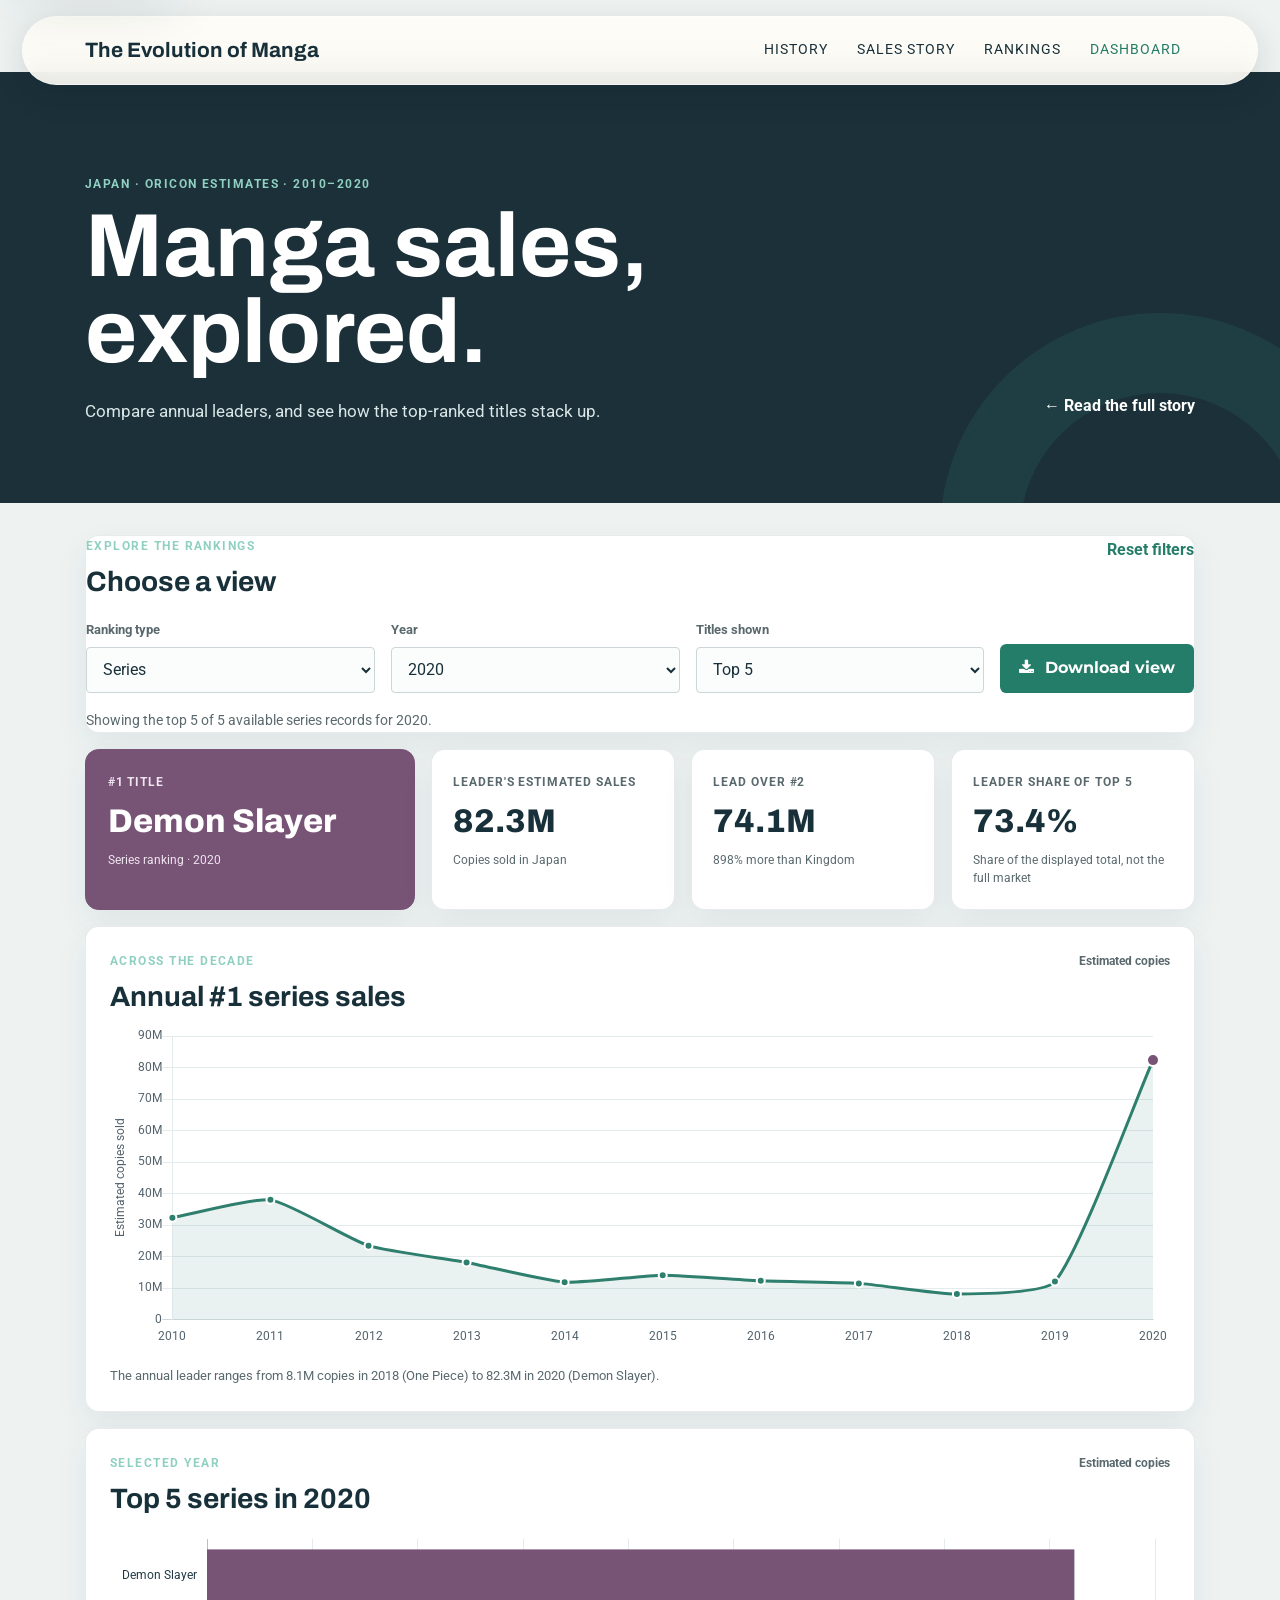
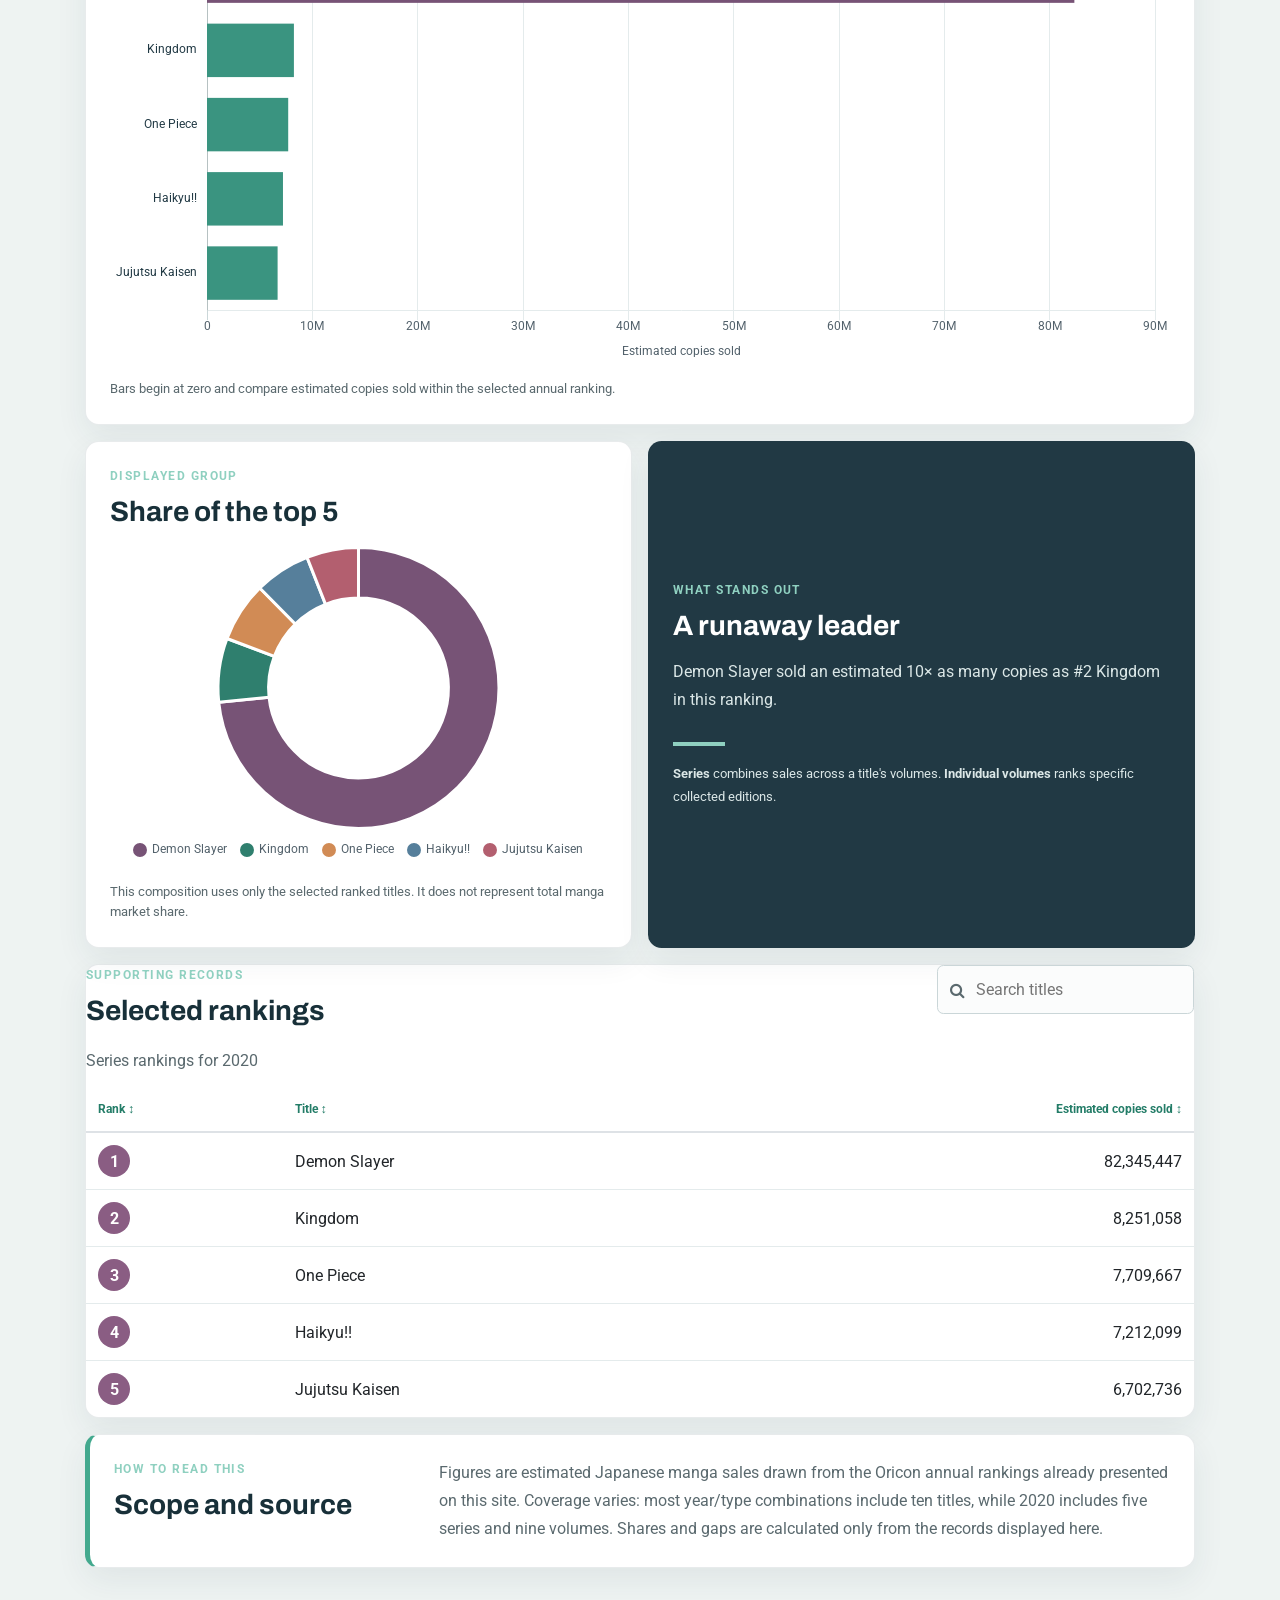
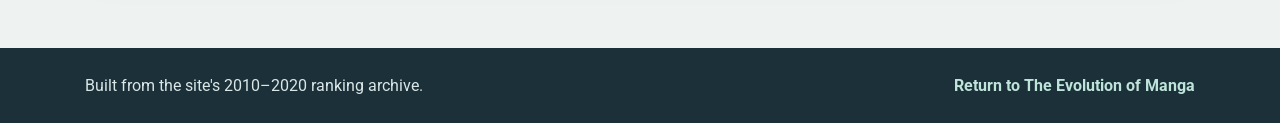
==== commit df8f9735: "Refine dashboard introduction copy" ====
--- a/dashboard.html
+++ b/dashboard.html
@@ -38,7 +38,7 @@
         <div>
           <p class="dashboard-eyebrow">Japan · Oricon estimates · 2010–2020</p>
           <h1>Manga sales, explored.</h1>
-          <p class="dashboard-intro"> See how the top-ranked titles stack up.</p>
+          <p class="dashboard-intro">Compare annual leaders, and see how the top-ranked titles stack up.</p>
         </div>
         <a class="dashboard-back-link" href="index.html#team"><span aria-hidden="true">←</span> Read the full story</a>
       </div>
